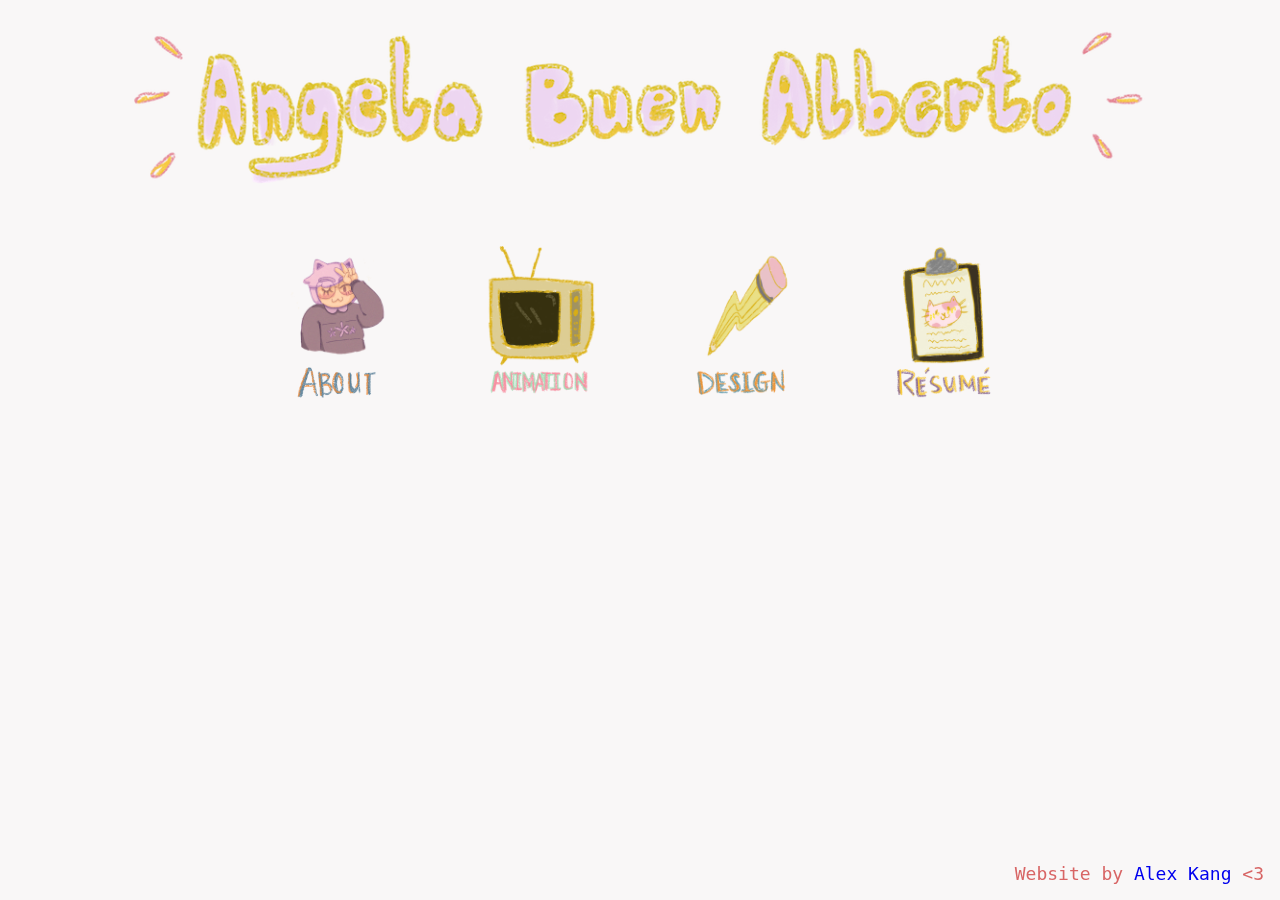
==== index.html @ 7bfbeded "Added footer spacing" ====
<!DOCTYPE HTML>
<html>
  <title>Angela Buen Alberto</title>
  <head>
    <!-- Favicons -->
    <link rel="apple-touch-icon" sizes="180x180" href="favicons/apple-touch-icon.png">
    <link rel="icon" type="image/png" sizes="32x32" href="favicons/favicon-32x32.png">
    <link rel="icon" type="image/png" sizes="16x16" href="favicons/favicon-16x16.png">
    <link rel="manifest" href="favicons/site.webmanifest">
    <meta name="msapplication-TileColor" content="#da532c">
    <meta name="theme-color" content="#ffffff">

    <!-- Style Sheet -->
    <link rel="stylesheet" type="text/css" href="style.css" />

    <!-- JavaScript -->
    <script src="scripts/jquery-3.3.1.min.js"></script>
    <script src="scripts/common.js"></script>
    <script src="scripts/index.js"></script>

    <!-- Other Stuff -->
    <meta name="viewport" content="user-scalable=no, width=device-width, initial-scale=1.0" />
    <meta name="apple-mobile-web-app-capable" content="yes" />
  </head>
  <body>
    <img class="header" src="images/header.png" />
    <div class="nav">
      <a class="nav-button" href="about.html">
        <img class="nav-button-image" id="about" src="images/about_default.png" />
        <img class="nav-button-label" src="images/about.png" />
      </a>
      <a class="nav-button" href="animation.html">
        <img class="nav-button-image" id="animation" src="images/animation_default.png" />
        <img class="nav-button-label" src="images/animation.png" />
      </a>
      <a class="nav-button" href="design.html">
        <img class="nav-button-image" id="design" src="images/design_default.png" />
        <img class="nav-button-label" src="images/design.png" />
      </a>
      <a class="nav-button" href="angelabuenalberto_resume.pdf">
        <img class="nav-button-image" id="resume" src="images/resume_default.png" />
        <img class="nav-button-label" src="images/resume.png" />
      </a>
    </div>
    <div class="footer-space"></div>
    <div class="credits">Website by <a href="http://alex.supply">Alex Kang</a> &lt;3</div>
  </body>
</html>
---- style.css ----
.about {
  border: 1px dotted #ffcecf;
  margin: 0 auto;
  max-width: 94%;
  padding: 3%;
  width: 500px;
}
.about-picture {
  max-width: 97%;
  width: 500px;
}
.credits {
  bottom: 16px;
  position: fixed;
  right: 16px;
}
.footer-space {
  height: 64px;
}
.exhibit {
  overflow-x: scroll;
  overflow-y: hidden;
  padding-top: 32px;
  padding-bottom: 32px;
  white-space: nowrap;
  -webkit-overflow-scrolling: touch;
}
.exhibit-item {
  border: 1px dotted #ffcecf;
  display: inline-block;
  height: 400px;
  margin-left: 32px;
  margin-right: 32px;
}
.header {
  display: block;
  margin-bottom: 32px;
  margin-left: auto;
  margin-right: auto;
  width: 80%;
}
.header-small {
  height: 44px;
  margin-bottom: 44px;
}
.nav {
  text-align: center;
}
.nav-button {
  display: inline-block;
  height: 160px;
  margin: 16px;
  width: 160px;
}
.nav-button-image {
  display: block;
  height: 120px;
  margin: 0 auto;
}
.nav-button-label {
  display: block;
  height: 32px;
  margin: 0 auto;
}
a {
  cursor: url("images/cursor.png"), auto;
  text-decoration: none;
}
html {
  background-color: #f9f7f7;
  color: #d86565;
  cursor: url("images/cursor.png"), auto;
  font-family: 'Source Code Pro', monospace;
  font-size: 18px;
}
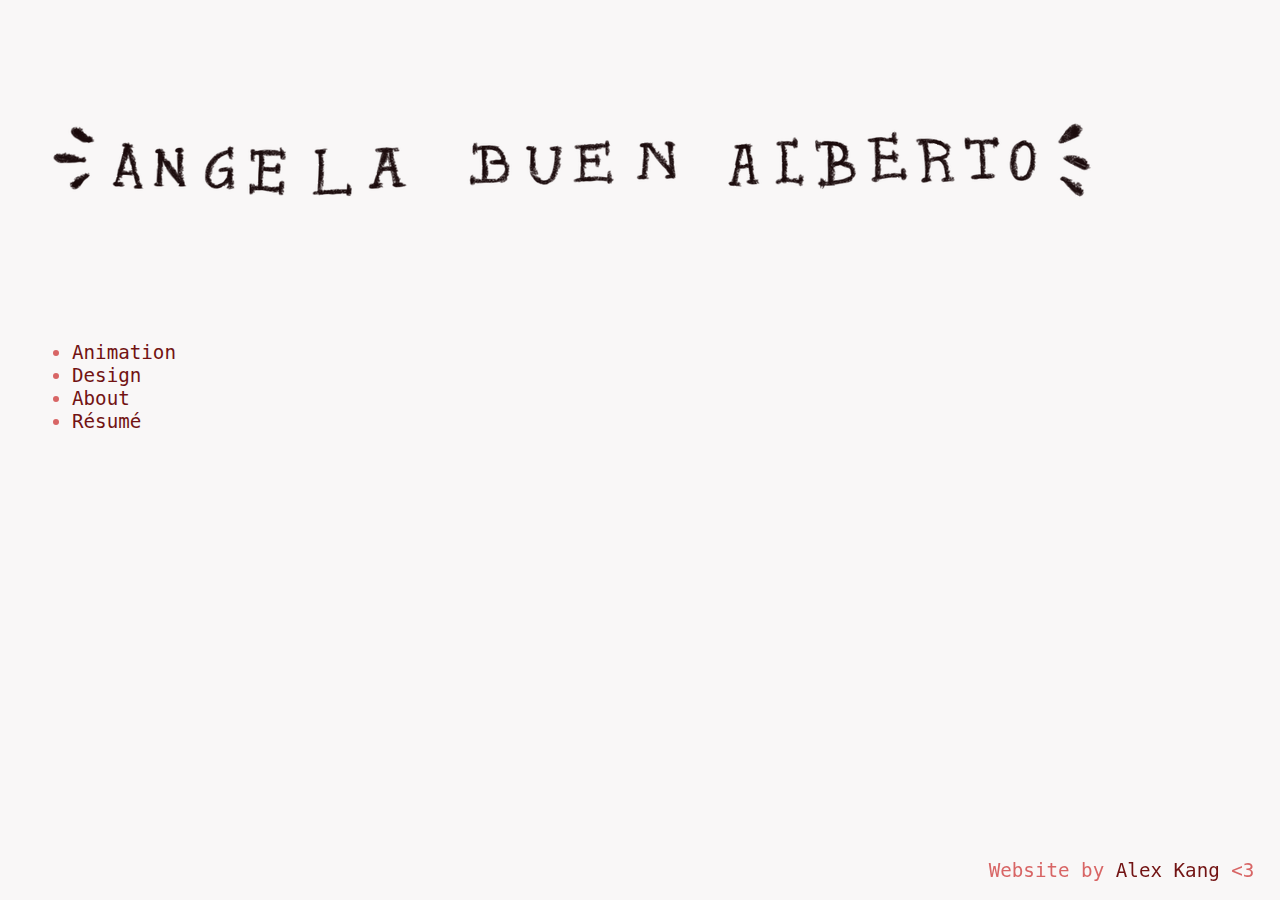
==== commit a9939acf: "TEST" ====
--- a/index.html
+++ b/index.html
@@ -23,25 +23,7 @@
     <meta name="apple-mobile-web-app-capable" content="yes" />
   </head>
   <body>
-    <img class="header" src="images/header.png" />
-    <div class="nav">
-      <a class="nav-button" href="about.html">
-        <img class="nav-button-image" id="about" src="images/about_default.png" />
-        <img class="nav-button-label" src="images/about.png" />
-      </a>
-      <a class="nav-button" href="animation.html">
-        <img class="nav-button-image" id="animation" src="images/animation_default.png" />
-        <img class="nav-button-label" src="images/animation.png" />
-      </a>
-      <a class="nav-button" href="design.html">
-        <img class="nav-button-image" id="design" src="images/design_default.png" />
-        <img class="nav-button-label" src="images/design.png" />
-      </a>
-      <a class="nav-button" href="angelabuenalberto_resume.pdf">
-        <img class="nav-button-image" id="resume" src="images/resume_default.png" />
-        <img class="nav-button-label" src="images/resume.png" />
-      </a>
-    </div>
+    <div id="header"></div>
     <div class="footer-space"></div>
     <div class="credits">Website by <a href="http://alex.supply">Alex Kang</a> &lt;3</div>
   </body>
--- a/style.css
+++ b/style.css
@@ -1,75 +1,87 @@
 .about {
   border: 1px dotted #ffcecf;
   margin: 0 auto;
-  max-width: 94%;
-  padding: 3%;
-  width: 500px;
+  margin-bottom: 5%;
+  min-width: 300px;
+  padding: 2%;
+  width: 40%;
 }
 .about-picture {
-  max-width: 97%;
-  width: 500px;
+  width: 100%;
 }
 .credits {
-  bottom: 16px;
+  bottom: 2%;
+  font-size: 1em;
   position: fixed;
-  right: 16px;
+  right: 2%;
 }
 .footer-space {
-  height: 64px;
+  height: 5%;
 }
 .exhibit {
-  overflow-x: scroll;
-  overflow-y: hidden;
-  padding-top: 32px;
-  padding-bottom: 32px;
-  white-space: nowrap;
-  -webkit-overflow-scrolling: touch;
+  margin-bottom: 4%;
+  margin-left: auto;
+  margin-right: auto;
+  width: 70%;
 }
 .exhibit-item {
   border: 1px dotted #ffcecf;
-  display: inline-block;
-  height: 400px;
-  margin-left: 32px;
-  margin-right: 32px;
+  margin-bottom: 4%;
+  width: 100%;
 }
-.header {
+.header-image {
   display: block;
-  margin-bottom: 32px;
+  margin-bottom: 5%;
   margin-left: auto;
   margin-right: auto;
-  width: 80%;
+  max-height: 25%;
+  max-width: 80%;
 }
 .header-small {
-  height: 44px;
-  margin-bottom: 44px;
+  height: 7%;
+  margin-bottom: 2%;
 }
 .nav {
+  height: 24%;
   text-align: center;
 }
 .nav-button {
   display: inline-block;
-  height: 160px;
-  margin: 16px;
-  width: 160px;
+  height: 100%;
+  margin: 4%;
 }
 .nav-button-image {
   display: block;
-  height: 120px;
+  height: 80%;
   margin: 0 auto;
 }
 .nav-button-label {
   display: block;
-  height: 32px;
+  height: 20%;
   margin: 0 auto;
 }
 a {
+  color: #721313;
   cursor: url("images/cursor.png"), auto;
   text-decoration: none;
+}
+a:hover {
+  color: #ffcc02;
+}
+body {
+  height: 100%;
+  margin-left: auto;
+  margin-right: auto;
+  width: 100%;
 }
 html {
   background-color: #f9f7f7;
   color: #d86565;
   cursor: url("images/cursor.png"), auto;
   font-family: 'Source Code Pro', monospace;
-  font-size: 18px;
+  font-size: 1.2em;
+  height: 95%;
+  margin-left: auto;
+  margin-right: auto;
+  width: 95%;
 }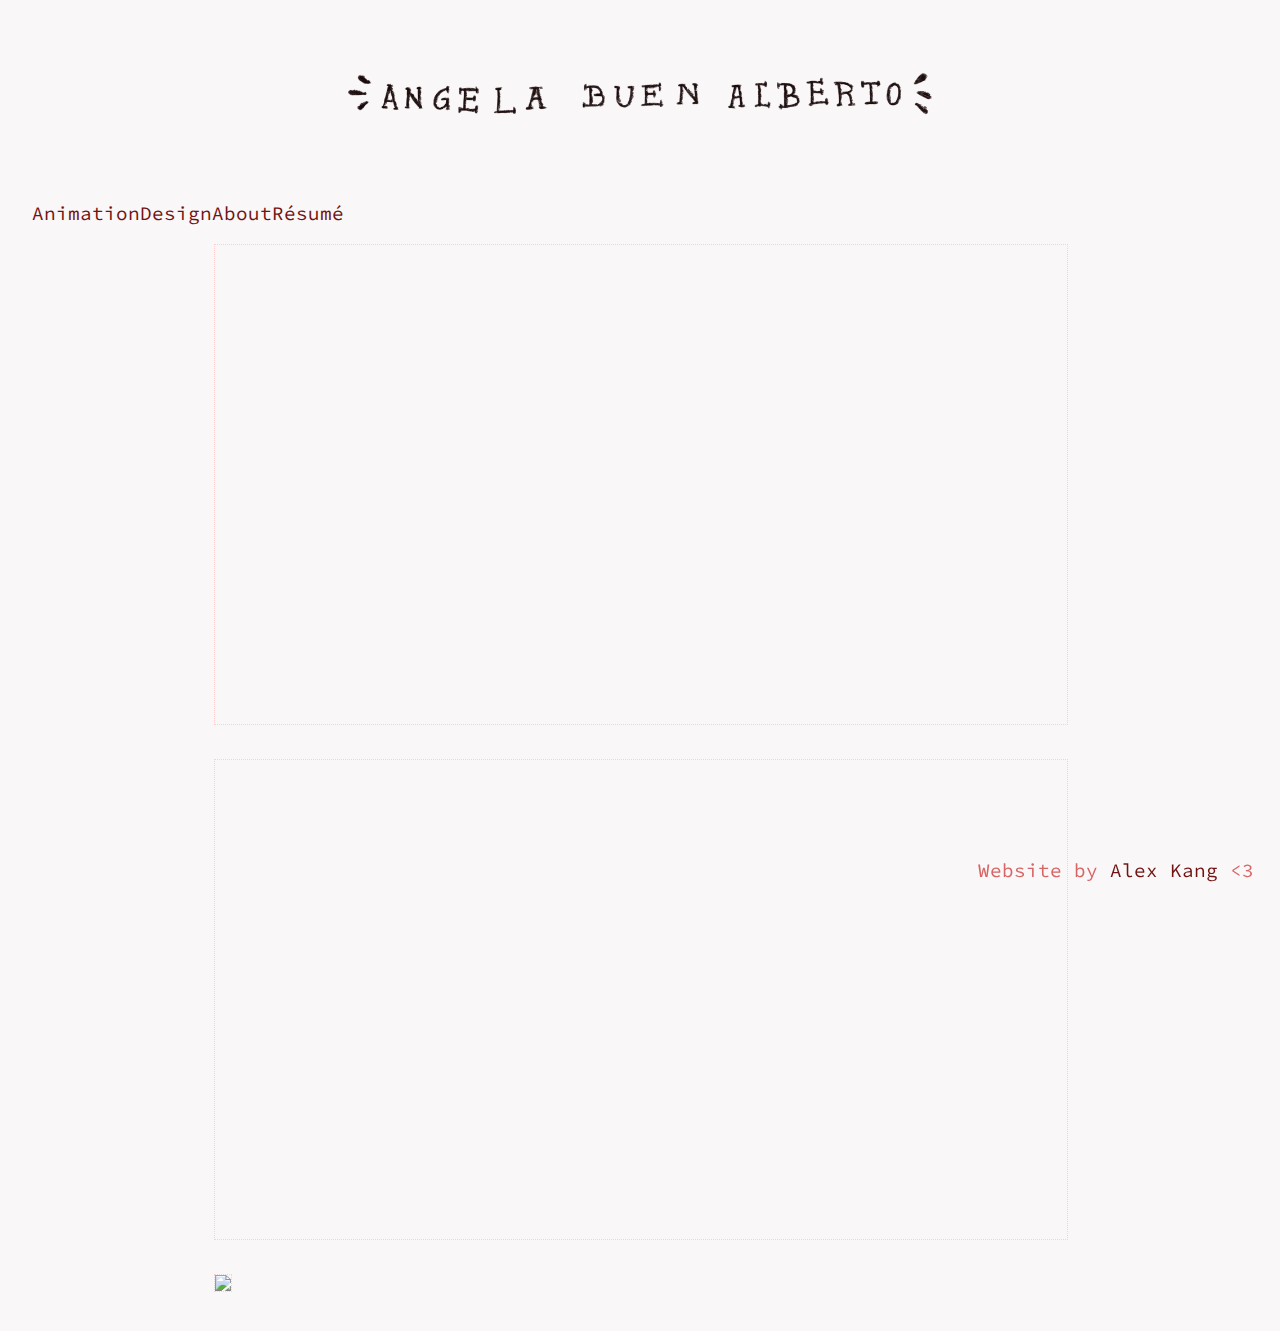
==== commit e63a1659: "c" ====
--- a/index.html
+++ b/index.html
@@ -9,6 +9,9 @@
     <link rel="manifest" href="favicons/site.webmanifest">
     <meta name="msapplication-TileColor" content="#da532c">
     <meta name="theme-color" content="#ffffff">
+
+    <!-- Fonts -->
+    <link href="https://fonts.googleapis.com/css?family=Source+Code+Pro" rel="stylesheet">
 
     <!-- Style Sheet -->
     <link rel="stylesheet" type="text/css" href="style.css" />
@@ -24,7 +27,7 @@
   </head>
   <body>
     <div id="header"></div>
-    <div class="footer-space"></div>
+    <div class="exhibit" id="animation"></div>
     <div class="credits">Website by <a href="http://alex.supply">Alex Kang</a> &lt;3</div>
   </body>
 </html>
--- a/style.css
+++ b/style.css
@@ -31,11 +31,10 @@
 }
 .header-image {
   display: block;
-  margin-bottom: 5%;
   margin-left: auto;
   margin-right: auto;
-  max-height: 25%;
-  max-width: 80%;
+  max-height: 20%;
+  max-width: 50%;
 }
 .header-small {
   height: 7%;
@@ -44,6 +43,17 @@
 .nav {
   height: 24%;
   text-align: center;
+}
+.nav-bar {
+  display: table;
+  padding: 0;
+  width: 100%;
+}
+.nav-bar li {
+  display: inline;
+}
+.nav-bar li a {
+  text-decoration: none;
 }
 .nav-button {
   display: inline-block;
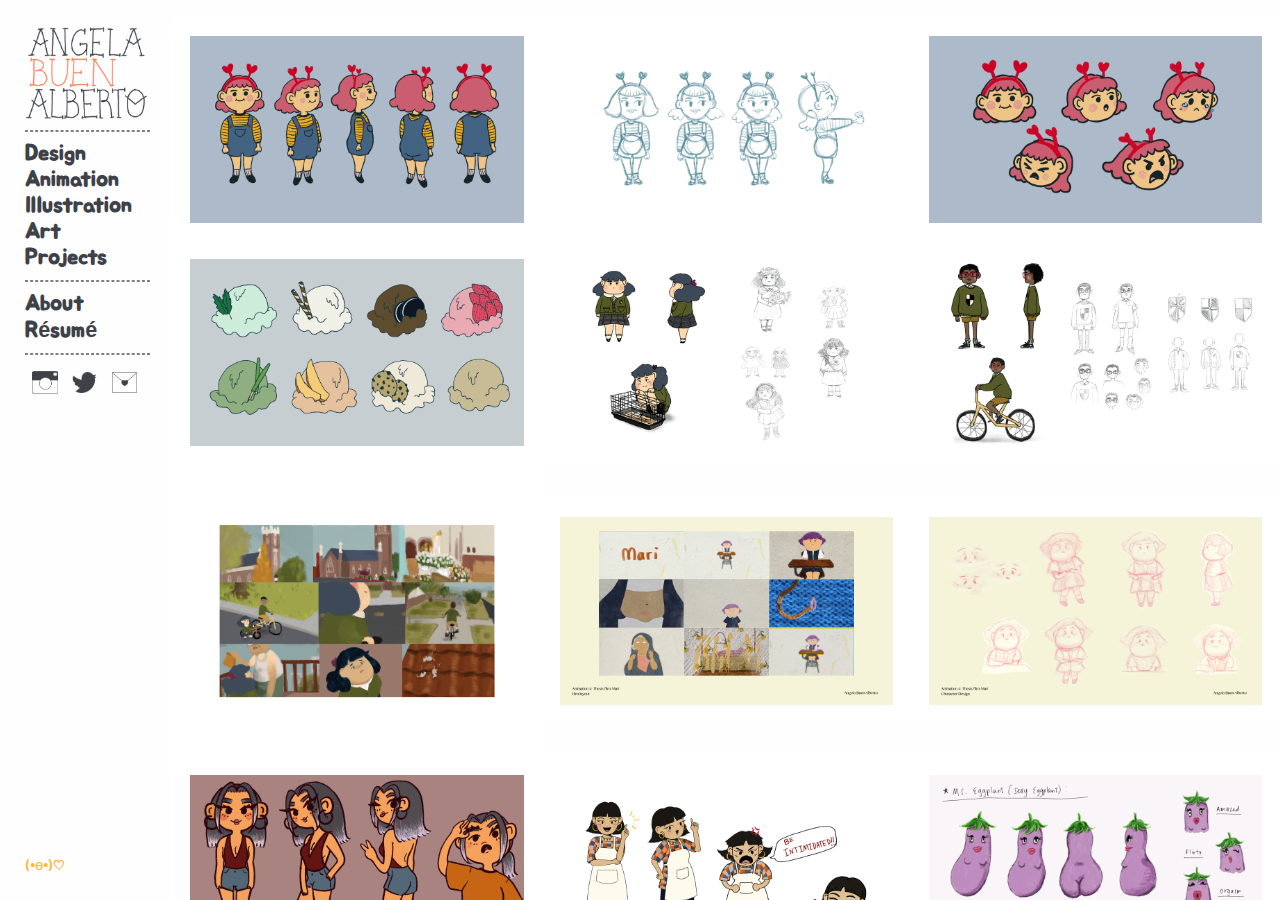
==== commit b054b4db: "Version 2.0" ====
--- a/index.html
+++ b/index.html
@@ -11,14 +11,13 @@
     <meta name="theme-color" content="#ffffff">
 
     <!-- Fonts -->
-    <link href="https://fonts.googleapis.com/css?family=Source+Code+Pro" rel="stylesheet">
+    <link href="https://fonts.googleapis.com/css?family=Jua" rel="stylesheet">
 
     <!-- Style Sheet -->
     <link rel="stylesheet" type="text/css" href="style.css" />
 
     <!-- JavaScript -->
     <script src="scripts/jquery-3.3.1.min.js"></script>
-    <script src="scripts/common.js"></script>
     <script src="scripts/index.js"></script>
 
     <!-- Other Stuff -->
@@ -26,8 +25,26 @@
     <meta name="apple-mobile-web-app-capable" content="yes" />
   </head>
   <body>
-    <div id="header"></div>
-    <div class="exhibit" id="animation"></div>
-    <div class="credits">Website by <a href="http://alex.supply">Alex Kang</a> &lt;3</div>
+    <div class="nav">
+      <img class="title" src="images/title.png" />
+      <hr>
+      <div class="nav-item" id="design">Design</div>
+      <div class="nav-item" id="animation">Animation</div>
+      <div class="nav-item" id="illustration">Illustration</div>
+      <div class="nav-item" id="art">Art</div>
+      <div class="nav-item" id="projects">Projects</div>
+      <hr>
+      <div class="nav-item" id="about">About</div>
+      <div class="nav-item" id="resume">Résumé</div>
+      <hr>
+      <div class="social-media">
+        <a href="https://www.instagram.com/angela.b.alberto" target="_blank"><img class="social-media-item" src="images/instagram.png" /></a>
+        <a href="https://twitter.com/angelabalberto" target="_blank"><img class="social-media-item" src="images/twitter.png" /></a>
+        <a href="mailto:angelabuenalberto@gmail.com" target="_blank"><img class="social-media-item" src="images/email.png" /></a>
+      </div>
+      <div class="nav-spacer"></div>
+      <div class="nav-footer"><a href="http://alex.supply" target="_blank">(•ө•)♡</a></div>
+    </div>
+    <div class="content" id="content"></div>
   </body>
 </html>
--- a/style.css
+++ b/style.css
@@ -1,97 +1,113 @@
-.about {
-  border: 1px dotted #ffcecf;
-  margin: 0 auto;
-  margin-bottom: 5%;
-  min-width: 300px;
-  padding: 2%;
-  width: 40%;
-}
-.about-picture {
-  width: 100%;
-}
-.credits {
-  bottom: 2%;
-  font-size: 1em;
-  position: fixed;
-  right: 2%;
-}
-.footer-space {
-  height: 5%;
-}
-.exhibit {
-  margin-bottom: 4%;
-  margin-left: auto;
-  margin-right: auto;
-  width: 70%;
-}
-.exhibit-item {
-  border: 1px dotted #ffcecf;
-  margin-bottom: 4%;
-  width: 100%;
-}
-.header-image {
-  display: block;
-  margin-left: auto;
-  margin-right: auto;
-  max-height: 20%;
-  max-width: 50%;
-}
-.header-small {
-  height: 7%;
-  margin-bottom: 2%;
-}
-.nav {
-  height: 24%;
-  text-align: center;
-}
-.nav-bar {
-  display: table;
-  padding: 0;
-  width: 100%;
-}
-.nav-bar li {
-  display: inline;
-}
-.nav-bar li a {
-  text-decoration: none;
-}
-.nav-button {
-  display: inline-block;
-  height: 100%;
-  margin: 4%;
-}
-.nav-button-image {
-  display: block;
-  height: 80%;
-  margin: 0 auto;
-}
-.nav-button-label {
-  display: block;
-  height: 20%;
-  margin: 0 auto;
-}
+/* Universal site styling. */
 a {
-  color: #721313;
+  color: #f8b93a;
   cursor: url("images/cursor.png"), auto;
   text-decoration: none;
 }
 a:hover {
-  color: #ffcc02;
+  color: #ff7c56;
 }
 body {
+  display: flex;
+  flex-direction: row;
   height: 100%;
-  margin-left: auto;
-  margin-right: auto;
+  margin: 0vmin;
+  padding: 0vmin;
+  width: 100%;
+}
+hr {
+  border: 0.5px dashed;
   width: 100%;
 }
 html {
-  background-color: #f9f7f7;
-  color: #d86565;
+  background-color: #fefefe;
+  color: #3e4248;
   cursor: url("images/cursor.png"), auto;
-  font-family: 'Source Code Pro', monospace;
-  font-size: 1.2em;
-  height: 95%;
-  margin-left: auto;
-  margin-right: auto;
-  width: 95%;
-}+  font-family: 'Jua', sans-serif;
+  font-size: 2vmin;
+  height: 100%;
+  margin: 0vmin;
+  padding: 0vmin;
+  width: 100%;
+}
+
+/* Body structure. */
+.content {
+  flex: 1 1 auto;
+  overflow: scroll;
+  padding-top: 2vmin;
+}
+.nav {
+  display: flex;
+  flex: 0 1 auto;
+  flex-direction: column;
+  padding: 2.8vmin;
+}
+.nav-footer {
+  font-size: 1.6vmin;
+}
+.nav-item {
+  font-size: 2.4vmin;
+  font-weight: bold;
+  white-space: nowrap;
+}
+.nav-item:hover {
+  color: #ff7c56;
+}
+.nav-spacer {
+  flex: 1 1 auto;
+}
+.social-media {
+  align-items: center;
+  display: flex;
+  flex-direction: row;
+}
+.social-media-item {
+  margin: 0.8vmin;
+  width: 2.8vmin;
+}
+.social-media-item:hover {
+  opacity: 0.5;
+}
+.title {
+  width: 13.6vmin;
+}
+
+/* Exhibit pages. */
+.exhibit {
+  align-items: center;
+  display: flex;
+  flex-direction: row;
+  flex-wrap: wrap;
+}
+.exhibit-image:hover {
+  opacity: 0.5;
+}
+.exhibit-item {
+  background: #ffffff;
+  flex: 0 1 auto;
+  padding: 1.6%;
+}
+
+/* About page. */
+.about {
+  align-items: flex-start;
+  display: flex;
+  flex-direction: row;
+  flex-wrap: wrap;
+  padding: 1.6%;
+}
+.about-description {
+  flex: 0 1 auto;
+  padding: 3.2vmin;
+  width: 64vmin;
+}
+.about-picture {
+  flex: 0 1 auto;
+  width: 36vmin;
+}
+
+/* Projects page. */
+.projects {
+  padding: 1.6%;
+}
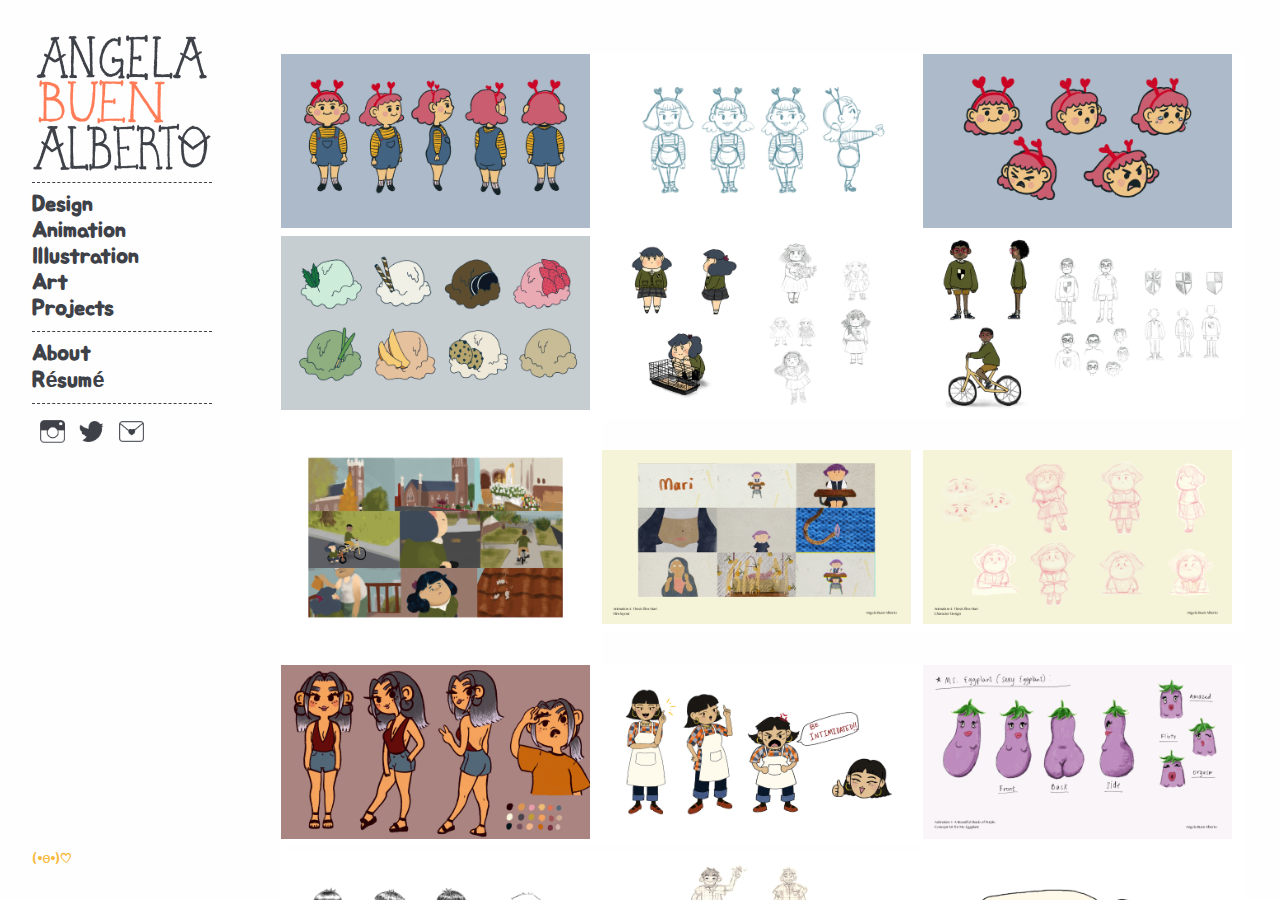
==== commit d788f053: "quack" ====
--- a/index.html
+++ b/index.html
@@ -21,7 +21,9 @@
     <script src="scripts/index.js"></script>
 
     <!-- Other Stuff -->
-    <meta name="viewport" content="user-scalable=no, width=device-width, initial-scale=1.0" />
+    <meta charset="UTF-8">
+    <meta http-equiv="Content-type" content="text/html; charset=UTF-8">
+    <meta name="viewport" content="width=device-width, initial-scale=1.0" />
     <meta name="apple-mobile-web-app-capable" content="yes" />
   </head>
   <body>
@@ -43,7 +45,7 @@
         <a href="mailto:angelabuenalberto@gmail.com" target="_blank"><img class="social-media-item" src="images/email.png" /></a>
       </div>
       <div class="nav-spacer"></div>
-      <div class="nav-footer"><a href="http://alex.supply" target="_blank">(•ө•)♡</a></div>
+      <div class="nav-footer" id="nav-footer"><a href="http://alex.supply" target="_blank">(•ө•)♡</a></div>
     </div>
     <div class="content" id="content"></div>
   </body>
--- a/style.css
+++ b/style.css
@@ -16,7 +16,8 @@
   width: 100%;
 }
 hr {
-  border: 0.5px dashed;
+  border: none;
+  border-top: 1px dashed #3e4248;
   width: 100%;
 }
 html {
@@ -41,7 +42,7 @@
   display: flex;
   flex: 0 1 auto;
   flex-direction: column;
-  padding: 2.8vmin;
+  padding: 3.6vmin;
 }
 .nav-footer {
   font-size: 1.6vmin;
@@ -70,7 +71,7 @@
   opacity: 0.5;
 }
 .title {
-  width: 13.6vmin;
+  width: 20vmin;
 }
 
 /* Exhibit pages. */
@@ -79,14 +80,16 @@
   display: flex;
   flex-direction: row;
   flex-wrap: wrap;
+  padding: 4vmin;
 }
 .exhibit-image:hover {
   opacity: 0.5;
 }
 .exhibit-item {
-  background: #ffffff;
+  background-color: #ffffff;
   flex: 0 1 auto;
-  padding: 1.6%;
+  padding-bottom: 0.8%;
+  padding-right: 1.2%;
 }
 
 /* About page. */
@@ -95,19 +98,20 @@
   display: flex;
   flex-direction: row;
   flex-wrap: wrap;
-  padding: 1.6%;
+  padding: 4vmin;
 }
 .about-description {
   flex: 0 1 auto;
-  padding: 3.2vmin;
   width: 64vmin;
 }
 .about-picture {
   flex: 0 1 auto;
+  margin-bottom: 4vmin;
+  margin-right: 4vmin;
   width: 36vmin;
 }
 
 /* Projects page. */
 .projects {
-  padding: 1.6%;
+  padding: 4vmin;
 }
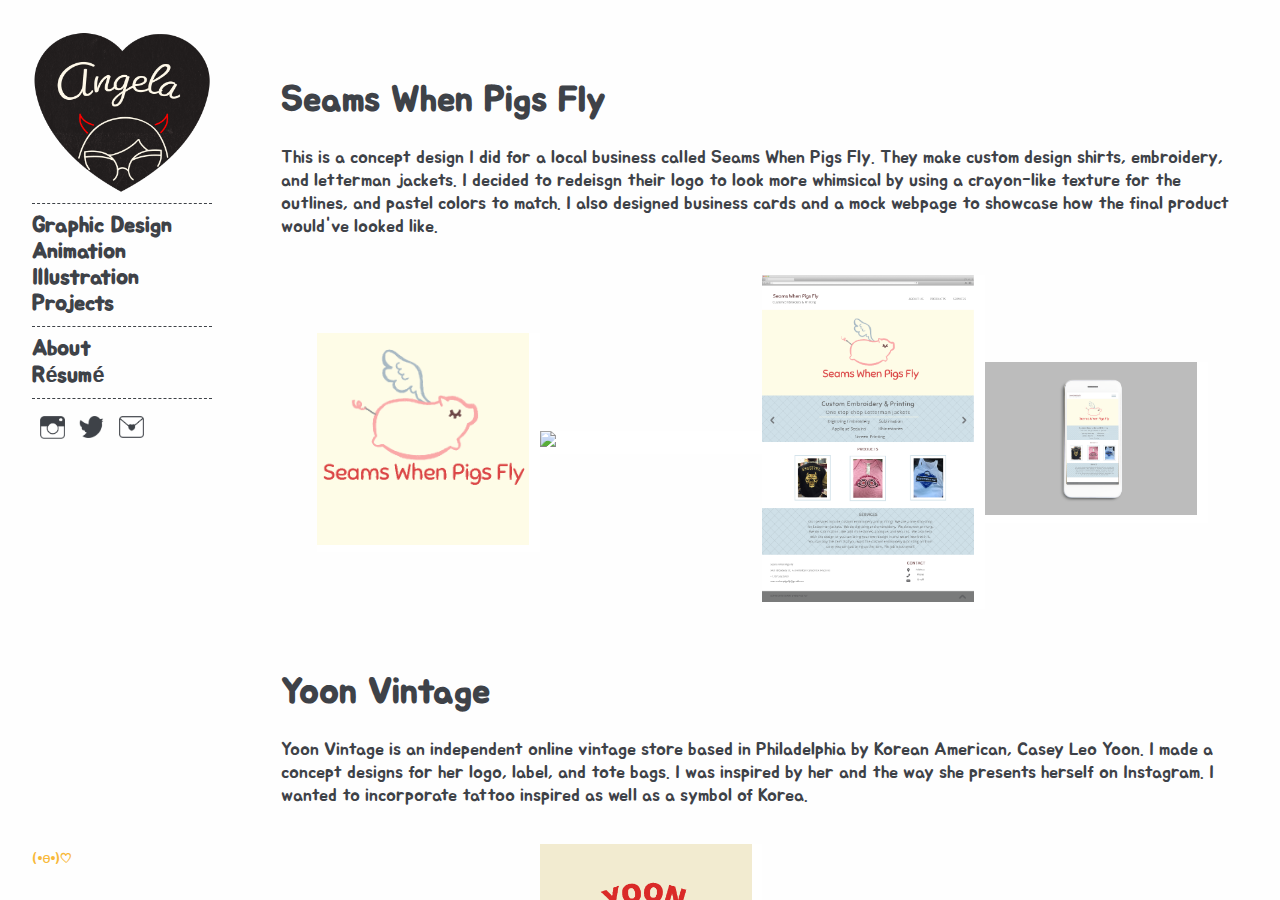
==== commit 5bee55d9: "New stuff" ====
--- a/index.html
+++ b/index.html
@@ -7,18 +7,15 @@
     <link rel="icon" type="image/png" sizes="32x32" href="favicons/favicon-32x32.png">
     <link rel="icon" type="image/png" sizes="16x16" href="favicons/favicon-16x16.png">
     <link rel="manifest" href="favicons/site.webmanifest">
+    <link rel="mask-icon" href="favicons/safari-pinned-tab.svg" color="#5bbad5">
     <meta name="msapplication-TileColor" content="#da532c">
     <meta name="theme-color" content="#ffffff">
 
     <!-- Fonts -->
     <link href="https://fonts.googleapis.com/css?family=Jua" rel="stylesheet">
 
-    <!-- Style Sheet -->
+    <!-- Style -->
     <link rel="stylesheet" type="text/css" href="style.css" />
-
-    <!-- JavaScript -->
-    <script src="scripts/jquery-3.3.1.min.js"></script>
-    <script src="scripts/index.js"></script>
 
     <!-- Other Stuff -->
     <meta charset="UTF-8">
@@ -27,13 +24,13 @@
     <meta name="apple-mobile-web-app-capable" content="yes" />
   </head>
   <body>
+    <!-- Navigation -->
     <div class="nav">
       <img class="title" src="images/title.png" />
       <hr>
-      <div class="nav-item" id="design">Design</div>
+      <div class="nav-item" id="graphic-design">Graphic Design</div>
       <div class="nav-item" id="animation">Animation</div>
       <div class="nav-item" id="illustration">Illustration</div>
-      <div class="nav-item" id="art">Art</div>
       <div class="nav-item" id="projects">Projects</div>
       <hr>
       <div class="nav-item" id="about">About</div>
@@ -47,6 +44,12 @@
       <div class="nav-spacer"></div>
       <div class="nav-footer" id="nav-footer"><a href="http://alex.supply" target="_blank">(•ө•)♡</a></div>
     </div>
+
+    <!-- Content -->
     <div class="content" id="content"></div>
+
+    <!-- Scripts -->
+    <script src="scripts/jquery-3.3.1.min.js"></script>
+    <script src="scripts/index.js"></script>
   </body>
 </html>
--- a/style.css
+++ b/style.css
@@ -82,6 +82,9 @@
   flex-wrap: wrap;
   padding: 4vmin;
 }
+.exhibit-container {
+  padding: 4vmin;
+}
 .exhibit-image:hover {
   opacity: 0.5;
 }
@@ -110,8 +113,3 @@
   margin-right: 4vmin;
   width: 36vmin;
 }
-
-/* Projects page. */
-.projects {
-  padding: 4vmin;
-}
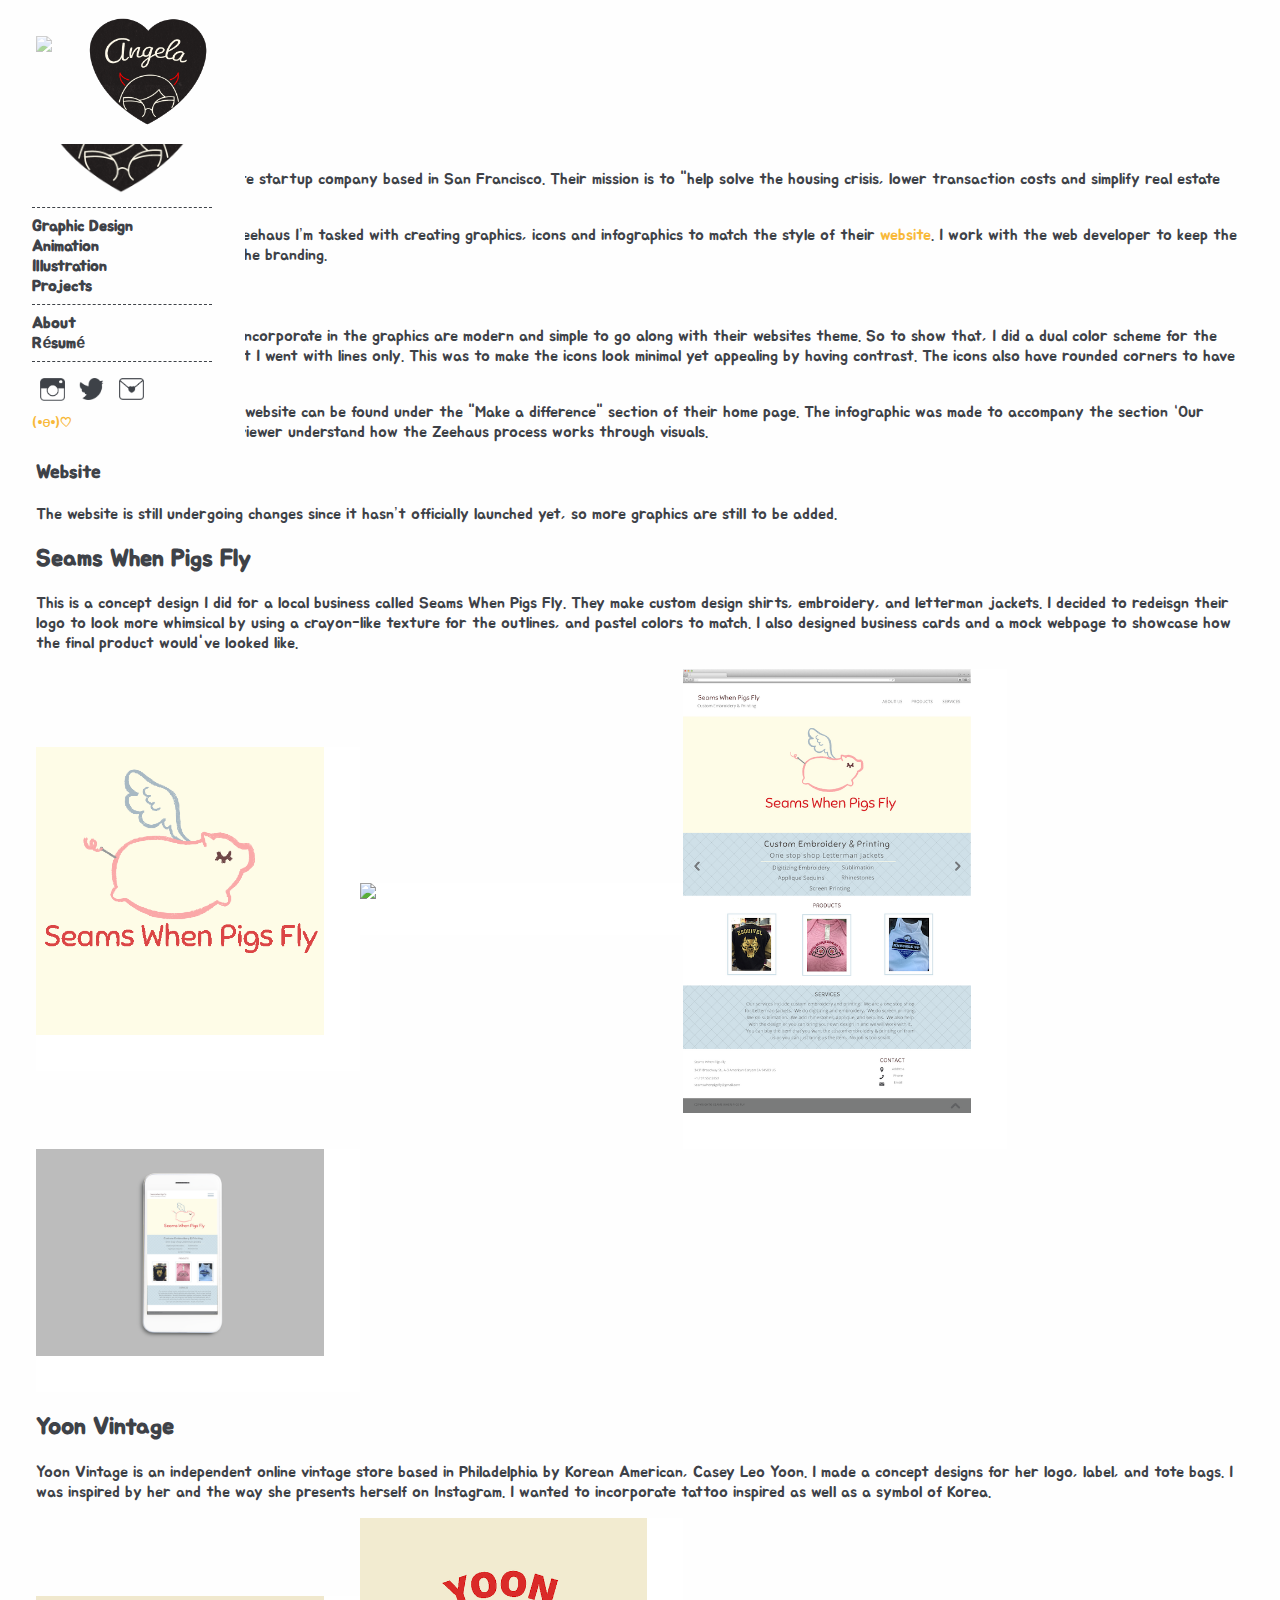
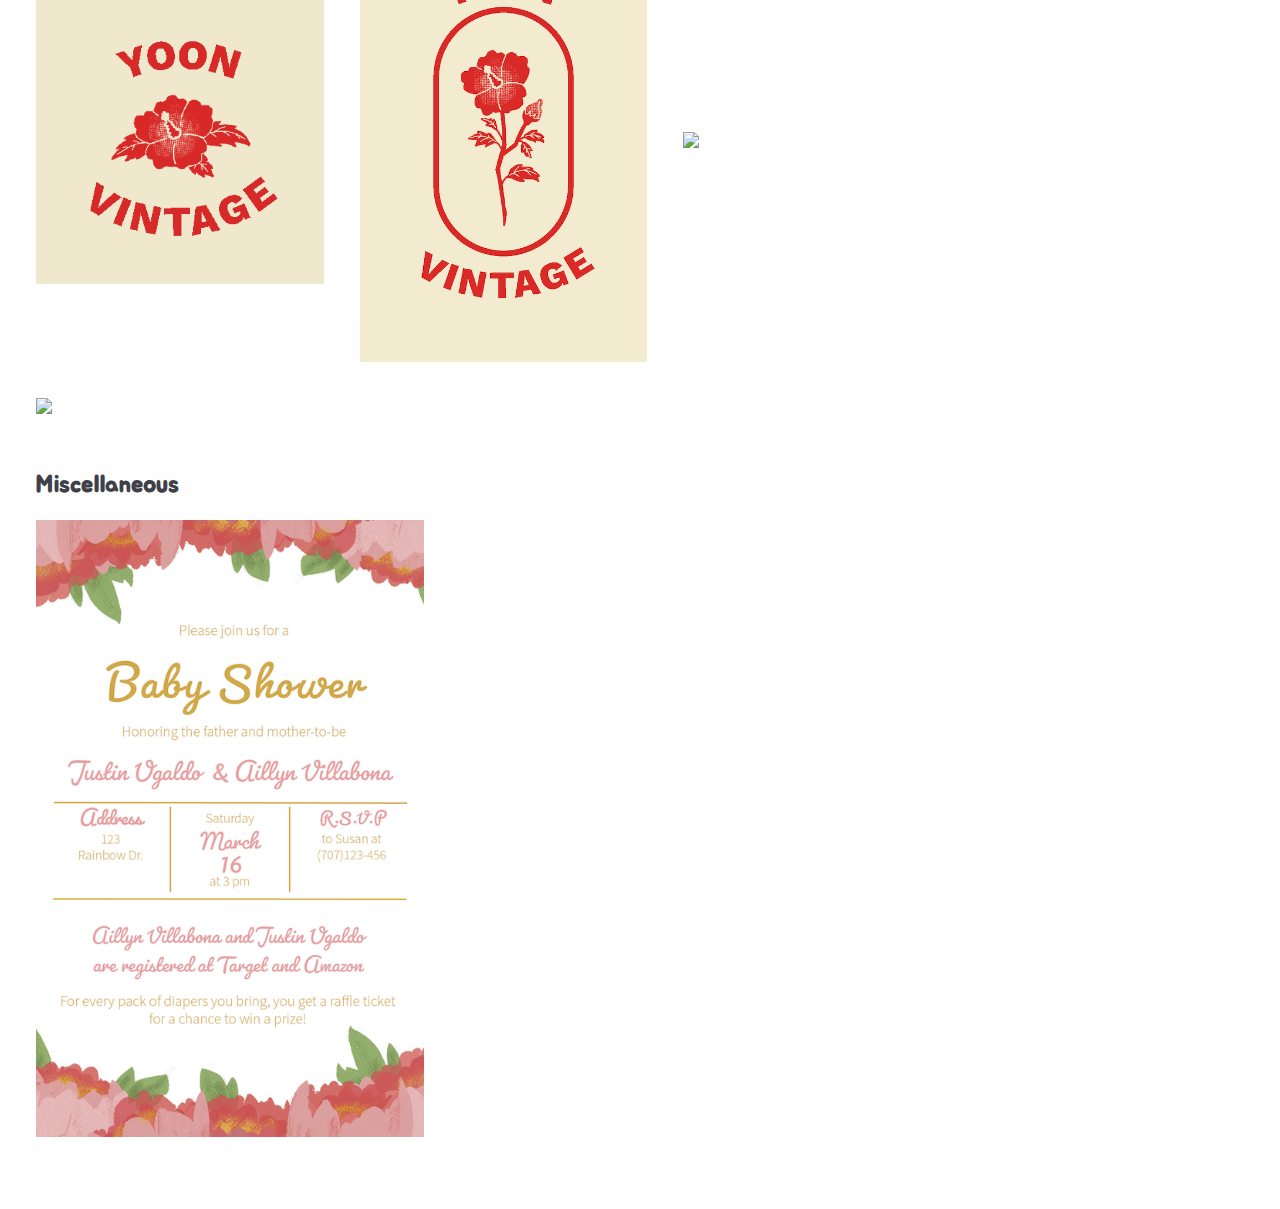
==== commit 488a9523: "fuck" ====
--- a/index.html
+++ b/index.html
@@ -25,27 +25,38 @@
   </head>
   <body>
     <!-- Navigation -->
+    <div class="nav-mobile-header">
+      <img class="image-button nav-mobile-menu-button" src="images/menu.svg" />
+      <img class="nav-mobile-title" src="images/title.png" />
+    </div>
+
     <div class="nav">
-      <img class="title" src="images/title.png" />
+      <div class="nav-mobile-header-padder"></div>
+      <div class="nav-desktop-optionals">
+        <img class="title" src="images/title.png" />
+        <hr>
+      </div>
+      <div class="nav-item text-button" id="graphic-design">Graphic Design</div>
+      <div class="nav-item text-button" id="animation">Animation</div>
+      <div class="nav-item text-button" id="illustration">Illustration</div>
+      <div class="nav-item text-button" id="projects">Projects</div>
       <hr>
-      <div class="nav-item" id="graphic-design">Graphic Design</div>
-      <div class="nav-item" id="animation">Animation</div>
-      <div class="nav-item" id="illustration">Illustration</div>
-      <div class="nav-item" id="projects">Projects</div>
-      <hr>
-      <div class="nav-item" id="about">About</div>
-      <div class="nav-item" id="resume">Résumé</div>
+      <div class="nav-item text-button" id="about">About</div>
+      <div class="nav-item text-button" id="resume">Résumé</div>
       <hr>
       <div class="social-media">
-        <a href="https://www.instagram.com/angela.b.alberto" target="_blank"><img class="social-media-item" src="images/instagram.png" /></a>
-        <a href="https://twitter.com/angelabalberto" target="_blank"><img class="social-media-item" src="images/twitter.png" /></a>
-        <a href="mailto:angelabuenalberto@gmail.com" target="_blank"><img class="social-media-item" src="images/email.png" /></a>
+        <a href="https://www.instagram.com/angela.b.alberto" target="_blank"><img class="image-button social-media-item" src="images/instagram.png" /></a>
+        <a href="https://twitter.com/angelabalberto" target="_blank"><img class="image-button social-media-item" src="images/twitter.png" /></a>
+        <a href="mailto:angelabuenalberto@gmail.com" target="_blank"><img class="image-button social-media-item" src="images/email.png" /></a>
       </div>
       <div class="nav-spacer"></div>
       <div class="nav-footer" id="nav-footer"><a href="http://alex.supply" target="_blank">(•ө•)♡</a></div>
     </div>
 
     <!-- Content -->
+    <div class="content-overlay"></div>
+    <div class="content-nav-mobile-header-padder"></div>
+    <div class="content-nav-padder"></div>
     <div class="content" id="content"></div>
 
     <!-- Scripts -->
--- a/style.css
+++ b/style.css
@@ -1,4 +1,21 @@
 /* Universal site styling. */
+html {
+  background-color: #fefefe;
+  color: #3e4248;
+  cursor: url("images/cursor.png"), auto;
+  font-family: 'Jua', sans-serif;
+  height: 100%;
+  margin: 0vmin;
+  padding: 0vmin;
+  width: 100%;
+}
+body {
+  height: 100%;
+  margin: 0vmin;
+  padding: 0vmin;
+  width: 100%;
+}
+
 a {
   color: #f8b93a;
   cursor: url("images/cursor.png"), auto;
@@ -7,56 +24,14 @@
 a:hover {
   color: #ff7c56;
 }
-body {
-  display: flex;
-  flex-direction: row;
-  height: 100%;
-  margin: 0vmin;
-  padding: 0vmin;
-  width: 100%;
-}
 hr {
   border: none;
   border-top: 1px dashed #3e4248;
   width: 100%;
 }
-html {
-  background-color: #fefefe;
-  color: #3e4248;
-  cursor: url("images/cursor.png"), auto;
-  font-family: 'Jua', sans-serif;
-  font-size: 2vmin;
-  height: 100%;
-  margin: 0vmin;
-  padding: 0vmin;
-  width: 100%;
-}
 
-/* Body structure. */
-.content {
-  flex: 1 1 auto;
-  overflow: scroll;
-  padding-top: 2vmin;
-}
-.nav {
-  display: flex;
-  flex: 0 1 auto;
-  flex-direction: column;
-  padding: 3.6vmin;
-}
-.nav-footer {
-  font-size: 1.6vmin;
-}
-.nav-item {
-  font-size: 2.4vmin;
-  font-weight: bold;
-  white-space: nowrap;
-}
-.nav-item:hover {
-  color: #ff7c56;
-}
-.nav-spacer {
-  flex: 1 1 auto;
+.image-button:hover {
+  opacity: 0.5;
 }
 .social-media {
   align-items: center;
@@ -67,11 +42,75 @@
   margin: 0.8vmin;
   width: 2.8vmin;
 }
-.social-media-item:hover {
-  opacity: 0.5;
+.text-button:hover {
+  color: #ff7c56;
 }
 .title {
   width: 20vmin;
+}
+
+/* Body structure. */
+.nav {
+  background-color: #fefefe;
+  display: flex;
+  flex: 0 1 auto;
+  flex-direction: column;
+  padding: 3.6vmin;
+  position: fixed;
+  z-index: 2;
+}
+.nav-mobile-header-padder {
+  float: top;
+  width: 100%;
+}
+.nav-item {
+  font-weight: bold;
+  white-space: nowrap;
+}
+.nav-spacer {
+  flex: 1 1 auto;
+}
+.nav-footer {
+  font-size: 1.6vmin;
+}
+
+.nav-mobile-header {
+  align-items: center;
+  background-color: #fefefe;
+  display: flex;
+  flex-direction: row;
+  height: 16vmin;
+  position: fixed;
+  width: 100%;
+  z-index: 3;
+}
+.nav-mobile-title {
+  height: 12vmin;
+}
+.nav-mobile-menu-button {
+  height: 8vmin;
+  padding: 4vmin;
+}
+
+.content-container {
+  height: 100%;
+  width: 100%;
+}
+.content-nav-padder {
+  float: left;
+  height: 100%;
+}
+.content {
+  padding: 4vmin;
+}
+.content-overlay {
+  background-color: #181818;
+  display: none;
+  height: 200%;
+  opacity: 0.8;
+  position: fixed;
+  width: 200%;
+  z-index: 1;
 }
 
 /* Exhibit pages. */
@@ -80,19 +119,15 @@
   display: flex;
   flex-direction: row;
   flex-wrap: wrap;
-  padding: 4vmin;
-}
-.exhibit-container {
-  padding: 4vmin;
-}
-.exhibit-image:hover {
-  opacity: 0.5;
 }
 .exhibit-item {
   background-color: #ffffff;
   flex: 0 1 auto;
-  padding-bottom: 0.8%;
-  padding-right: 1.2%;
+  padding-bottom: 4vmin;
+  padding-right: 4vmin;
+}
+.exhibit-image:hover {
+  opacity: 0.5;
 }
 
 /* About page. */
@@ -101,7 +136,6 @@
   display: flex;
   flex-direction: row;
   flex-wrap: wrap;
-  padding: 4vmin;
 }
 .about-description {
   flex: 0 1 auto;
